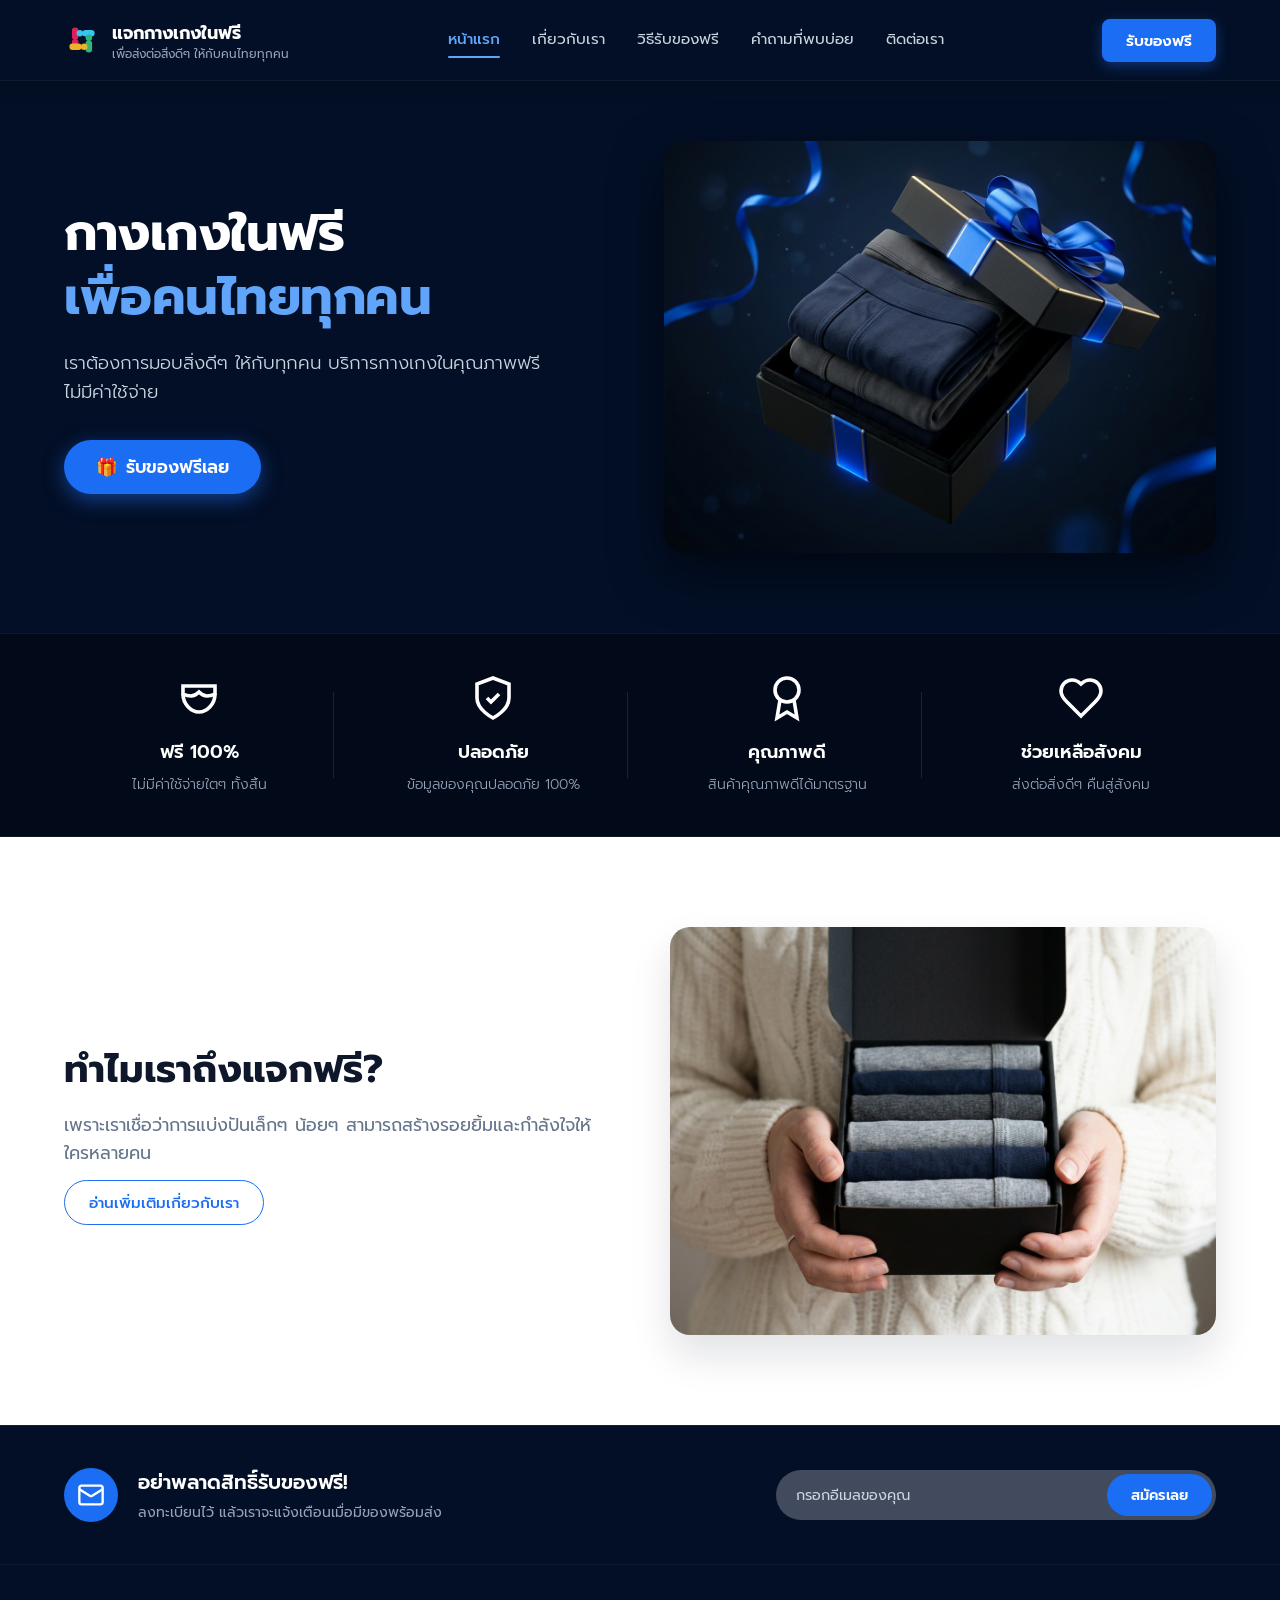
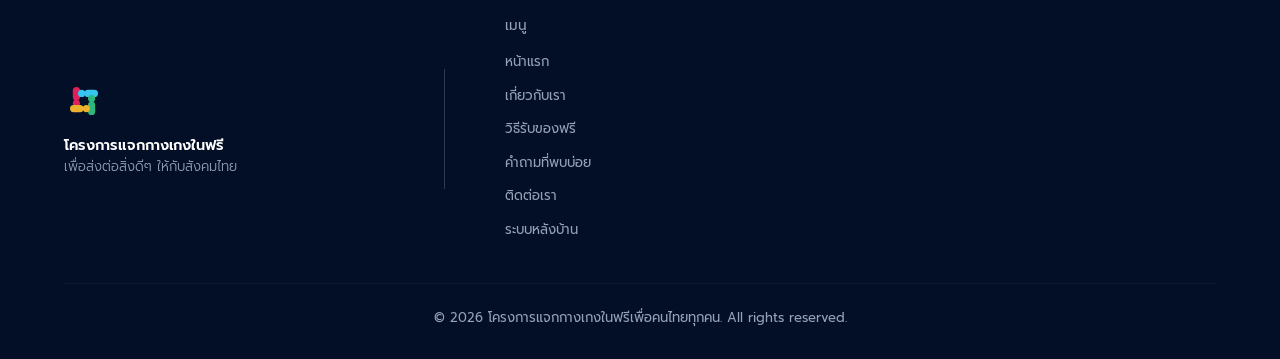
==== index.html @ c98acd66 "Add files via upload" ====
<!DOCTYPE html>
<html lang="th">
<head>
  <meta charset="UTF-8">
  <meta name="viewport" content="width=device-width, initial-scale=1.0">
  <title>หน้าแรก - โครงการแจกกางเกงในฟรี เพื่อคนไทยทุกคน</title>
  <meta name="description" content="โครงการแจกกางเกงในฟรี คุณภาพดี เพื่อส่งต่อสิ่งดีๆ ให้กับคนไทยทุกคน ไม่มีค่าใช้จ่ายใดๆ ทั้งสิ้น">
  <link rel="stylesheet" href="css/styles.css">
  <link rel="icon" href="images/logo.svg" type="image/svg+xml">
</head>
<body>

  <!-- ==========================================================================
       1. HEADER & NAVBAR
       ========================================================================== -->
  <header class="site-header">
    <div class="container navbar">
      <a href="index.html" class="brand-logo" id="brandLogo">
        <img src="images/logo.svg" alt="โลโก้โครงการ">
        <div>
          <span>แจกกางเกงในฟรี</span>
          <span class="brand-text-sub">เพื่อส่งต่อสิ่งดีๆ ให้กับคนไทยทุกคน</span>
        </div>
      </a>

      <!-- Desktop Navigation -->
      <ul class="nav-links">
        <li><a href="index.html" class="nav-link active">หน้าแรก</a></li>
        <li><a href="about.html" class="nav-link">เกี่ยวกับเรา</a></li>
        <li><a href="how-it-works.html" class="nav-link">วิธีรับของฟรี</a></li>
        <li><a href="faq.html" class="nav-link">คำถามที่พบบ่อย</a></li>
        <li><a href="contact.html" class="nav-link">ติดต่อเรา</a></li>
      </ul>

      <div class="nav-actions">
        <button class="btn-primary btn-claim-modal" id="headerClaimBtn">รับของฟรี</button>
      </div>

      <!-- Mobile Hamburger Toggle -->
      <button class="mobile-toggle" id="mobileToggle" aria-label="เปิดเมนู">&#9776;</button>
    </div>
  </header>

  <!-- Mobile Drawer Menu -->
  <div class="mobile-nav" id="mobileNav">
    <a href="index.html" class="nav-link active">หน้าแรก</a>
    <a href="about.html" class="nav-link">เกี่ยวกับเรา</a>
    <a href="how-it-works.html" class="nav-link">วิธีรับของฟรี</a>
    <a href="faq.html" class="nav-link">คำถามที่พบบ่อย</a>
    <a href="contact.html" class="nav-link">ติดต่อเรา</a>
    <a href="admin.html" class="nav-link">ระบบหลังบ้าน</a>
    <button class="btn-primary btn-claim-modal" style="width: 100%; margin-top: 16px;">รับของฟรี</button>
  </div>

  <!-- ==========================================================================
       2. HERO SECTION
       ========================================================================== -->
  <section class="hero-section">
    <div class="container hero-grid">
      <div class="hero-content">
        <h1 class="hero-title">
          กางเกงในฟรี<br>
          <span>เพื่อคนไทยทุกคน</span>
        </h1>
        <p class="hero-desc">
          เราต้องการมอบสิ่งดีๆ ให้กับทุกคน บริการกางเกงในคุณภาพฟรี ไม่มีค่าใช้จ่าย
        </p>
        <div class="hero-cta">
          <button class="btn-primary btn-hero btn-claim-modal" id="heroClaimBtn">
            <span>🎁</span> รับของฟรีเลย
          </button>
        </div>
      </div>
      <div class="hero-image-wrapper">
        <img src="images/hero-box.jpg" alt="กล่องกางเกงในฟรีคุณภาพดี">
      </div>
    </div>
  </section>

  <!-- ==========================================================================
       3. 4 FEATURE PILLARS BAR
       ========================================================================== -->
  <section class="features-bar">
    <div class="container features-grid">
      
      <!-- Pillar 1 -->
      <div class="feature-item">
        <svg class="feature-icon-svg" viewBox="0 0 24 24" fill="none" stroke="currentColor" stroke-width="1.8">
          <path d="M4 6h16v4s-2 1-4 1-4-2-4-2-2 2-4 2-4-1-4-1V6z"/>
          <path d="M4 10c0 5 4 9 8 9s8-4 8-9"/>
        </svg>
        <h3 class="feature-title">ฟรี 100%</h3>
        <p class="feature-text">ไม่มีค่าใช้จ่ายใตๆ ทั้งสิ้น</p>
      </div>

      <!-- Pillar 2 -->
      <div class="feature-item">
        <svg class="feature-icon-svg" viewBox="0 0 24 24" fill="none" stroke="currentColor" stroke-width="1.8">
          <path d="M12 22s8-4 8-10V5l-8-3-8 3v7c0 6 8 10 8 10z"/>
          <path d="m9 12 2 2 4-4"/>
        </svg>
        <h3 class="feature-title">ปลอดภัย</h3>
        <p class="feature-text">ข้อมูลของคุณปลอดภัย 100%</p>
      </div>

      <!-- Pillar 3 -->
      <div class="feature-item">
        <svg class="feature-icon-svg" viewBox="0 0 24 24" fill="none" stroke="currentColor" stroke-width="1.8">
          <circle cx="12" cy="8" r="6"/>
          <path d="M15.477 12.89 17 22l-5-3-5 3 1.523-9.11"/>
        </svg>
        <h3 class="feature-title">คุณภาพดี</h3>
        <p class="feature-text">สินค้าคุณภาพดีได้มาตรฐาน</p>
      </div>

      <!-- Pillar 4 -->
      <div class="feature-item">
        <svg class="feature-icon-svg" viewBox="0 0 24 24" fill="none" stroke="currentColor" stroke-width="1.8">
          <path d="M19 14c1.49-1.46 3-3.21 3-5.5A5.5 5.5 0 0 0 16.5 3c-1.76 0-3 .5-4.5 2-1.5-1.5-2.74-2-4.5-2A5.5 5.5 0 0 0 2 8.5c0 2.3 1.5 4.05 3 5.5l7 7Z"/>
        </svg>
        <h3 class="feature-title">ช่วยเหลือสังคม</h3>
        <p class="feature-text">ส่งต่อสิ่งดีๆ คืนสู่สังคม</p>
      </div>

    </div>
  </section>

  <!-- ==========================================================================
       4. ABOUT TEASER SECTION
       ========================================================================== -->
  <section class="about-teaser">
    <div class="container about-grid">
      <div class="about-teaser-content">
        <h2 class="section-title">ทำไมเราถึงแจกฟรี?</h2>
        <p class="section-subtitle">
          เพราะเราเชื่อว่าการแบ่งปันเล็กๆ น้อยๆ สามารถสร้างรอยยิ้มและกำลังใจให้ใครหลายคน
        </p>
        <a href="about.html" class="btn-secondary" id="readMoreBtn">อ่านเพิ่มเติมเกี่ยวกับเรา</a>
      </div>
      <div class="about-teaser-img">
        <img src="images/hands-box.jpg" alt="การมอบกล่องกางเกงในเพื่อสังคม">
      </div>
    </div>
  </section>

  <!-- ==========================================================================
       5. NEWSLETTER BANNER
       ========================================================================== -->
  <section class="newsletter-bar">
    <div class="container newsletter-flex">
      <div class="newsletter-info">
        <div class="newsletter-icon">
          <svg viewBox="0 0 24 24" fill="none" stroke="currentColor" stroke-width="2" width="28" height="28">
            <rect width="20" height="16" x="2" y="4" rx="2"/>
            <path d="m22 7-8.97 5.7a1.94 1.94 0 0 1-2.06 0L2 7"/>
          </svg>
        </div>
        <div class="newsletter-text">
          <h3>อย่าพลาดสิทธิ์รับของฟรี!</h3>
          <p>ลงทะเบียนไว้ แล้วเราจะแจ้งเตือนเมื่อมีของพร้อมส่ง</p>
        </div>
      </div>
      <form class="newsletter-form" id="homeNewsletterForm">
        <input type="email" class="newsletter-input" placeholder="กรอกอีเมลของคุณ" required>
        <button type="submit" class="newsletter-btn">สมัครเลย</button>
      </form>
    </div>
  </section>

  <!-- ==========================================================================
       6. GLOBAL FOOTER
       ========================================================================== -->
  <footer class="site-footer">
    <div class="container">
      <div class="footer-grid">
        <div class="footer-brand">
          <a href="index.html" class="brand-logo-stacked">
            <img src="images/logo.svg" alt="โลโก้โครงการ">
            <div class="brand-stacked-text">
              <span class="brand-main">โครงการแจกกางเกงในฟรี</span>
              <span class="brand-sub">เพื่อส่งต่อสิ่งดีๆ ให้กับสังคมไทย</span>
            </div>
          </a>
        </div>
        <div class="footer-divider"></div>
        <div class="footer-nav">
          <h4>เมนู</h4>
          <ul class="footer-links">
            <li><a href="index.html">หน้าแรก</a></li>
            <li><a href="about.html">เกี่ยวกับเรา</a></li>
            <li><a href="how-it-works.html">วิธีรับของฟรี</a></li>
            <li><a href="faq.html">คำถามที่พบบ่อย</a></li>
            <li><a href="contact.html">ติดต่อเรา</a></li>
            <li><a href="admin.html">ระบบหลังบ้าน</a></li>
          </ul>
        </div>
      </div>
      <div class="footer-bottom">
        <p>&copy; 2026 โครงการแจกกางเกงในฟรีเพื่อคนไทยทุกคน. All rights reserved.</p>
      </div>
    </div>
  </footer>

  <!-- ==========================================================================
       7. REGISTRATION MODAL
       ========================================================================== -->
  <div class="modal-backdrop" id="registrationModal">
    <div class="modal-card">
      <button class="modal-close" id="modalCloseBtn">&times;</button>
      <h3 class="modal-title">ลงทะเบียนรับของฟรี</h3>
      <p class="modal-subtitle">กรอกข้อมูลให้ครบถ้วนเพื่อยืนยันสิทธิ์ในการรับกางเกงในฟรี</p>

      <form id="claimForm">
        <div class="form-group">
          <label for="claimName">ชื่อ-นามสกุล *</label>
          <input type="text" id="claimName" class="form-control" placeholder="เช่น นายสมชาย ใจดี" required>
        </div>

        <div class="form-row">
          <div class="form-group">
            <label for="claimPhone">เบอร์โทรศัพท์ *</label>
            <input type="tel" id="claimPhone" class="form-control" placeholder="0812345678" required>
          </div>
          <div class="form-group">
            <label for="claimEmail">อีเมล (ถ้ามี)</label>
            <input type="email" id="claimEmail" class="form-control" placeholder="example@email.com">
          </div>
        </div>

        <div class="form-group">
          <label>เลือกไซส์กางเกงใน *</label>
          <div class="size-selector">
            <div class="size-option">
              <input type="radio" name="size" id="sizeS" value="S">
              <label for="sizeS">S</label>
            </div>
            <div class="size-option">
              <input type="radio" name="size" id="sizeM" value="M" checked>
              <label for="sizeM">M</label>
            </div>
            <div class="size-option">
              <input type="radio" name="size" id="sizeL" value="L">
              <label for="sizeL">L</label>
            </div>
            <div class="size-option">
              <input type="radio" name="size" id="sizeXL" value="XL">
              <label for="sizeXL">XL</label>
            </div>
            <div class="size-option">
              <input type="radio" name="size" id="size2XL" value="2XL">
              <label for="size2XL">2XL</label>
            </div>
          </div>
        </div>

        <div class="form-group">
          <label for="claimAddress">ที่อยู่สำหรับจัดส่ง *</label>
          <textarea id="claimAddress" class="form-control" placeholder="บ้านเลขที่, ถนน, แขวง/ตำบล, เขต/อำเภอ, จังหวัด, รหัสไปรษณีย์" required></textarea>
        </div>

        <button type="submit" class="btn-primary" style="width: 100%; margin-top: 12px; padding: 14px;">
          ยืนยันการลงทะเบียนรับของฟรี
        </button>
      </form>
    </div>
  </div>

  <script src="js/app.js"></script>
</body>
</html>
---- css/styles.css ----
/* ==========================================================================
   โครงการแจกกางเกงในฟรี เพื่อคนไทยทุกคน - Global Design System & Stylesheet
   ========================================================================== */

@import url('https://fonts.googleapis.com/css2?family=Prompt:ital,wght@0,300;0,400;0,500;0,600;0,700;1,400&display=swap');

:root {
  /* Brand Colors */
  --bg-navy-dark: #030F26;
  --bg-navy-card: #0A162D;
  --bg-navy-light: #071738;
  --bg-light-body: #F2F6FC;
  --bg-white: #FFFFFF;
  
  --primary-blue: #1B6EF3;
  --primary-blue-hover: #1257C9;
  --primary-blue-light: #EBF2FF;
  
  --accent-cyan: #36C5F0;
  --text-dark: #0F172A;
  --text-muted: #64748B;
  --text-light: #94A3B8;
  --text-white: #FFFFFF;
  
  --border-light: #E2E8F0;
  --border-dark: #1E293B;
  
  /* Shadows */
  --shadow-sm: 0 2px 8px rgba(3, 15, 38, 0.05);
  --shadow-md: 0 10px 25px rgba(3, 15, 38, 0.08);
  --shadow-lg: 0 20px 40px rgba(3, 15, 38, 0.12);
  --shadow-glow: 0 0 30px rgba(27, 110, 243, 0.35);
  
  /* Transitions & Border Radii */
  --radius-sm: 8px;
  --radius-md: 14px;
  --radius-lg: 20px;
  --radius-pill: 999px;
  
  --transition-fast: all 0.2s cubic-bezier(0.4, 0, 0.2, 1);
  --transition-normal: all 0.3s cubic-bezier(0.4, 0, 0.2, 1);
}

/* Reset & Base Setup */
*, *::before, *::after {
  box-sizing: border-box;
  margin: 0;
  padding: 0;
}

html {
  font-size: 16px;
  scroll-behavior: smooth;
}

body {
  font-family: 'Prompt', -apple-system, BlinkMacSystemFont, 'Segoe UI', Roboto, sans-serif;
  background-color: var(--bg-light-body);
  color: var(--text-dark);
  line-height: 1.6;
  min-height: 100vh;
  display: flex;
  flex-direction: column;
  overflow-x: hidden;
  -webkit-font-smoothing: antialiased;
}

a {
  color: inherit;
  text-decoration: none;
  transition: var(--transition-fast);
}

img {
  max-width: 100%;
  height: auto;
  display: block;
}

button, input, select, textarea {
  font-family: inherit;
  font-size: inherit;
}

.container {
  width: 100%;
  max-width: 1200px;
  margin: 0 auto;
  padding: 0 24px;
}

/* ==========================================================================
   NAVIGATION BAR (HEADER)
   ========================================================================== */
.site-header {
  background-color: var(--bg-navy-dark);
  position: sticky;
  top: 0;
  z-index: 100;
  border-bottom: 1px solid rgba(255, 255, 255, 0.05);
  box-shadow: 0 4px 20px rgba(0, 0, 0, 0.2);
}

.navbar {
  display: flex;
  align-items: center;
  justify-content: space-between;
  height: 80px;
}

.brand-logo {
  display: flex;
  align-items: center;
  gap: 12px;
  font-weight: 700;
  color: var(--text-white);
  font-size: 1.1rem;
}

.brand-logo img {
  width: 36px;
  height: 36px;
}

.brand-text-sub {
  font-size: 0.75rem;
  font-weight: 400;
  color: var(--text-light);
  display: block;
  line-height: 1.2;
}

.nav-links {
  display: flex;
  align-items: center;
  gap: 32px;
  list-style: none;
}

.nav-link {
  color: #CBD5E1;
  font-weight: 400;
  font-size: 0.95rem;
  padding: 6px 0;
  position: relative;
}

.nav-link:hover,
.nav-link.active {
  color: #60A5FA;
  font-weight: 500;
}

.nav-link.active::after {
  content: '';
  position: absolute;
  bottom: -2px;
  left: 0;
  width: 100%;
  height: 2px;
  background-color: #60A5FA;
  border-radius: 2px;
}

.nav-actions {
  display: flex;
  align-items: center;
  gap: 16px;
}

/* Primary Button */
.btn-primary {
  background-color: var(--primary-blue);
  color: var(--text-white);
  padding: 10px 24px;
  border-radius: var(--radius-sm);
  font-weight: 600;
  font-size: 0.95rem;
  border: none;
  cursor: pointer;
  display: inline-flex;
  align-items: center;
  justify-content: center;
  gap: 8px;
  box-shadow: 0 4px 14px rgba(27, 110, 243, 0.4);
  transition: var(--transition-fast);
}

.btn-primary:hover {
  background-color: var(--primary-blue-hover);
  transform: translateY(-2px);
  box-shadow: 0 6px 20px rgba(27, 110, 243, 0.5);
}

.btn-secondary {
  background-color: rgba(255, 255, 255, 0.1);
  color: var(--text-dark);
  padding: 10px 24px;
  border-radius: var(--radius-pill);
  font-weight: 500;
  font-size: 0.95rem;
  border: 1px solid var(--primary-blue);
  color: var(--primary-blue);
  cursor: pointer;
  transition: var(--transition-fast);
}

.btn-secondary:hover {
  background-color: var(--primary-blue-light);
  transform: translateY(-2px);
}

/* Hamburger Mobile Toggle */
.mobile-toggle {
  display: none;
  background: none;
  border: none;
  color: var(--text-white);
  font-size: 1.6rem;
  cursor: pointer;
  padding: 4px;
}

/* Mobile Drawer Navigation */
.mobile-nav {
  display: none;
  position: fixed;
  top: 80px;
  left: 0;
  width: 100%;
  height: calc(100vh - 80px);
  background-color: var(--bg-navy-dark);
  flex-direction: column;
  padding: 32px 24px;
  gap: 24px;
  z-index: 99;
  border-top: 1px solid rgba(255, 255, 255, 0.1);
  overflow-y: auto;
}

.mobile-nav.open {
  display: flex;
}

.mobile-nav .nav-link {
  font-size: 1.15rem;
  padding: 12px 0;
  border-bottom: 1px solid rgba(255, 255, 255, 0.05);
}

/* ==========================================================================
   HERO SECTION (HOME)
   ========================================================================== */
.hero-section {
  background-color: var(--bg-navy-dark);
  color: var(--text-white);
  padding: 60px 0 80px 0;
  position: relative;
  overflow: hidden;
}

.hero-grid {
  display: grid;
  grid-template-columns: 1fr 1fr;
  gap: 48px;
  align-items: center;
}

.hero-title {
  font-size: 3.2rem;
  font-weight: 700;
  line-height: 1.25;
  margin-bottom: 20px;
  letter-spacing: -0.5px;
}

.hero-title span {
  color: #60A5FA;
}

.hero-desc {
  font-size: 1.15rem;
  color: #CBD5E1;
  margin-bottom: 32px;
  font-weight: 300;
  max-width: 480px;
}

.hero-cta {
  display: flex;
  align-items: center;
  gap: 16px;
}

.btn-hero {
  padding: 14px 32px;
  font-size: 1.1rem;
  border-radius: var(--radius-pill);
  background: var(--primary-blue);
  box-shadow: 0 6px 20px rgba(27, 110, 243, 0.5);
}

.hero-image-wrapper {
  position: relative;
  display: flex;
  justify-content: center;
}

.hero-image-wrapper img {
  border-radius: var(--radius-lg);
  box-shadow: 0 20px 50px rgba(0, 0, 0, 0.5);
  transition: transform 0.4s ease;
  object-fit: cover;
  max-height: 480px;
  width: 100%;
}

.hero-image-wrapper:hover img {
  transform: scale(1.02);
}

/* ==========================================================================
   4 FEATURE PILLARS BAR
   ========================================================================== */
.features-bar {
  background-color: #020919;
  border-top: 1px solid rgba(255, 255, 255, 0.05);
  border-bottom: 1px solid rgba(255, 255, 255, 0.05);
  padding: 40px 0;
  color: var(--text-white);
}

.features-grid {
  display: grid;
  grid-template-columns: repeat(4, 1fr);
  gap: 24px;
}

.feature-item {
  display: flex;
  flex-direction: column;
  align-items: center;
  text-align: center;
  position: relative;
  padding: 0 16px;
}

.feature-item:not(:last-child)::after {
  content: '';
  position: absolute;
  right: 0;
  top: 15%;
  height: 70%;
  width: 1px;
  background-color: rgba(255, 255, 255, 0.1);
}

.feature-icon-svg {
  width: 48px;
  height: 48px;
  margin-bottom: 16px;
  color: var(--text-white);
}

.feature-title {
  font-size: 1.15rem;
  font-weight: 600;
  margin-bottom: 6px;
}

.feature-text {
  font-size: 0.88rem;
  color: var(--text-light);
  font-weight: 300;
}

/* ==========================================================================
   ABOUT TEASER SECTION (HOME) & ABOUT PAGE
   ========================================================================== */
.about-teaser {
  padding: 90px 0;
  background-color: #FFFFFF;
}

.about-grid {
  display: grid;
  grid-template-columns: 1fr 1fr;
  gap: 60px;
  align-items: center;
}

.section-title {
  font-size: 2.4rem;
  font-weight: 700;
  color: var(--text-dark);
  margin-bottom: 16px;
  line-height: 1.3;
}

.section-subtitle {
  font-size: 1.1rem;
  color: var(--text-muted);
  margin-bottom: 24px;
  font-weight: 400;
}

.about-teaser-img img {
  border-radius: var(--radius-lg);
  box-shadow: var(--shadow-lg);
  object-fit: cover;
  width: 100%;
  max-height: 420px;
}

/* ==========================================================================
   ABOUT US PAGE SPECIFIC STYLES
   ========================================================================== */
.page-header {
  background-color: var(--bg-navy-dark);
  color: var(--text-white);
  padding: 60px 0;
  position: relative;
}

.about-hero-grid {
  display: grid;
  grid-template-columns: 1.2fr 0.8fr;
  gap: 40px;
  align-items: center;
}

.about-hero-img img {
  border-radius: var(--radius-lg);
  box-shadow: 0 15px 35px rgba(0, 0, 0, 0.3);
}

.about-cards-section {
  padding: 80px 0;
}

.about-cards-stack {
  display: flex;
  flex-direction: column;
  gap: 24px;
}

.about-card {
  background: var(--bg-white);
  border-radius: var(--radius-md);
  padding: 32px 40px;
  display: flex;
  align-items: flex-start;
  gap: 28px;
  box-shadow: var(--shadow-sm);
  transition: var(--transition-normal);
  border: 1px solid var(--border-light);
}

.about-card:hover {
  transform: translateY(-4px);
  box-shadow: var(--shadow-md);
}

.about-card-icon {
  width: 64px;
  height: 64px;
  border-radius: 50%;
  background-color: var(--primary-blue-light);
  color: var(--primary-blue);
  display: flex;
  align-items: center;
  justify-content: center;
  flex-shrink: 0;
}

.about-card-icon svg {
  width: 32px;
  height: 32px;
}

.about-card-content h3 {
  font-size: 1.35rem;
  font-weight: 600;
  color: var(--text-dark);
  margin-bottom: 8px;
}

.about-card-content p {
  color: var(--text-muted);
  font-size: 0.98rem;
  line-height: 1.6;
}

.about-card-content .btn-secondary {
  background-color: #EBF2FF;
  color: var(--primary-blue);
  padding: 10px 28px;
  border-radius: var(--radius-pill);
  font-weight: 500;
  font-size: 0.95rem;
  border: 1px solid #B4D3FE;
  cursor: pointer;
  display: inline-block;
  text-decoration: none;
  transition: var(--transition-fast);
}

.btn-secondary:hover {
  background-color: #DBEAFE;
  transform: translateY(-2px);
}

/* ==========================================================================
   HOW TO GET FREE PAGE (วิธีรับของฟรี)
   ========================================================================== */
.steps-section {
  padding: 80px 0;
}

.steps-list {
  display: flex;
  flex-direction: column;
  gap: 24px;
  margin-top: 40px;
}

.step-card {
  background: var(--bg-white);
  border-radius: var(--radius-md);
  padding: 36px 40px;
  display: flex;
  align-items: center;
  gap: 32px;
  box-shadow: var(--shadow-sm);
  border: 1px solid var(--border-light);
  transition: var(--transition-normal);
}

.step-card:hover {
  box-shadow: var(--shadow-md);
  transform: translateX(6px);
}

.step-number {
  width: 72px;
  height: 72px;
  border-radius: 50%;
  background-color: var(--primary-blue);
  color: var(--text-white);
  font-size: 2.2rem;
  font-weight: 700;
  display: flex;
  align-items: center;
  justify-content: center;
  flex-shrink: 0;
  box-shadow: 0 6px 16px rgba(27, 110, 243, 0.3);
}

.step-info h3 {
  font-size: 1.4rem;
  font-weight: 600;
  color: var(--text-dark);
  margin-bottom: 6px;
}

.step-info p {
  color: var(--text-muted);
  font-size: 1rem;
}

/* ==========================================================================
   FAQ PAGE (คำถามที่พบบ่อย)
   ========================================================================== */
.faq-section {
  padding: 80px 0;
}

.faq-list {
  display: flex;
  flex-direction: column;
  gap: 16px;
  max-width: 960px;
  margin: 40px auto 0 auto;
}

.faq-item {
  background: var(--bg-white);
  border-radius: var(--radius-md);
  border: 1px solid var(--border-light);
  overflow: hidden;
  box-shadow: var(--shadow-sm);
  transition: var(--transition-fast);
}

.faq-header {
  padding: 24px 32px;
  display: flex;
  align-items: center;
  justify-content: space-between;
  cursor: pointer;
  font-weight: 600;
  font-size: 1.15rem;
  color: var(--text-dark);
  user-select: none;
}

.faq-header:hover {
  background-color: #F8FAFC;
}

.faq-icon {
  width: 24px;
  height: 24px;
  transition: transform 0.3s ease;
  color: var(--text-muted);
}

.faq-item.active .faq-icon {
  transform: rotate(180deg);
  color: var(--primary-blue);
}

.faq-content {
  max-height: 0;
  overflow: hidden;
  transition: max-height 0.35s cubic-bezier(0.4, 0, 0.2, 1), padding 0.35s ease;
  padding: 0 32px;
  color: var(--text-muted);
  font-size: 0.98rem;
  line-height: 1.7;
}

.faq-item.active .faq-content {
  padding: 0 32px 24px 32px;
}

/* ==========================================================================
   CONTACT PAGE (ติดต่อเรา)
   ========================================================================== */
.contact-section {
  padding: 80px 0;
}

.contact-grid {
  display: grid;
  grid-template-columns: 0.9fr 1.1fr;
  gap: 40px;
  margin-top: 40px;
}

.contact-info-card {
  background: var(--bg-white);
  border-radius: var(--radius-lg);
  padding: 40px;
  border: 1px solid var(--border-light);
  box-shadow: var(--shadow-sm);
  display: flex;
  flex-direction: column;
  gap: 32px;
}

.contact-info-item {
  display: flex;
  align-items: flex-start;
  gap: 20px;
}

.contact-icon-wrapper {
  width: 48px;
  height: 48px;
  border-radius: 50%;
  border: 2px solid var(--text-dark);
  display: flex;
  align-items: center;
  justify-content: center;
  flex-shrink: 0;
  color: var(--text-dark);
}

.contact-icon-wrapper svg {
  width: 22px;
  height: 22px;
}

.contact-detail label {
  font-size: 1.1rem;
  font-weight: 600;
  display: block;
  color: var(--text-dark);
  margin-bottom: 2px;
}

.contact-detail p {
  color: var(--text-muted);
  font-size: 0.95rem;
}

.contact-form-card {
  background: var(--bg-white);
  border-radius: var(--radius-lg);
  padding: 40px;
  border: 1px solid var(--border-light);
  box-shadow: var(--shadow-sm);
}

.contact-form-card h3 {
  font-size: 1.4rem;
  font-weight: 600;
  margin-bottom: 24px;
  color: var(--text-dark);
}

.form-group {
  margin-bottom: 20px;
}

.form-group label {
  display: block;
  font-size: 0.9rem;
  font-weight: 500;
  color: var(--text-dark);
  margin-bottom: 8px;
}

.form-control {
  width: 100%;
  padding: 12px 18px;
  border-radius: var(--radius-sm);
  border: 1px solid var(--border-light);
  background-color: #FAFAFA;
  color: var(--text-dark);
  font-size: 0.95rem;
  outline: none;
  transition: var(--transition-fast);
}

.form-control:focus {
  border-color: var(--primary-blue);
  background-color: var(--bg-white);
  box-shadow: 0 0 0 3px rgba(27, 110, 243, 0.15);
}

.form-control.error {
  border-color: #EF4444;
  background-color: #FEF2F2;
}

.error-text {
  font-size: 0.8rem;
  color: #EF4444;
  margin-top: 4px;
  display: none;
}

.form-control.error + .error-text {
  display: block;
}

textarea.form-control {
  resize: vertical;
  min-height: 120px;
}

.contact-bottom-banner {
  margin-top: 60px;
  border-radius: var(--radius-lg);
  overflow: hidden;
}

/* ==========================================================================
   NEWSLETTER BANNER & GLOBAL FOOTER
   ========================================================================== */
.newsletter-bar {
  background-color: var(--bg-navy-dark);
  color: var(--text-white);
  padding: 40px 0;
  border-top: 1px solid rgba(255, 255, 255, 0.08);
}

.newsletter-flex {
  display: flex;
  align-items: center;
  justify-content: space-between;
  gap: 32px;
}

.newsletter-info {
  display: flex;
  align-items: center;
  gap: 20px;
}

.newsletter-icon {
  width: 54px;
  height: 54px;
  border-radius: 50%;
  background-color: var(--primary-blue);
  display: flex;
  align-items: center;
  justify-content: center;
  flex-shrink: 0;
}

.newsletter-icon svg {
  width: 28px;
  height: 28px;
}

.newsletter-text h3 {
  font-size: 1.25rem;
  font-weight: 600;
  margin-bottom: 4px;
}

.newsletter-text p {
  font-size: 0.88rem;
  color: var(--text-light);
}

.newsletter-form {
  display: flex;
  align-items: center;
  background: rgba(255, 255, 255, 0.25);
  border-radius: var(--radius-pill);
  padding: 4px 4px 4px 20px;
  width: 100%;
  max-width: 440px;
}

.newsletter-input {
  border: none;
  background: transparent;
  color: var(--text-white);
  width: 100%;
  font-size: 0.9rem;
  outline: none;
}

.newsletter-input::placeholder {
  color: #CBD5E1;
}

.newsletter-btn {
  background-color: var(--primary-blue);
  color: var(--text-white);
  border: none;
  padding: 10px 24px;
  border-radius: var(--radius-pill);
  font-weight: 600;
  font-size: 0.9rem;
  cursor: pointer;
  flex-shrink: 0;
  transition: var(--transition-fast);
}

.newsletter-btn:hover {
  background-color: var(--primary-blue-hover);
}

.site-footer {
  background-color: #030F26;
  color: var(--text-light);
  padding: 50px 0 30px 0;
  border-top: 1px solid rgba(255, 255, 255, 0.05);
}

.footer-grid {
  display: flex;
  align-items: center;
  justify-content: flex-start;
  gap: 60px;
  width: 100%;
  max-width: 1200px;
  margin: 0 auto;
  padding-bottom: 40px;
  border-bottom: 1px solid rgba(255, 255, 255, 0.05);
}

.footer-brand {
  display: flex;
  flex-direction: column;
  align-items: flex-start;
  width: 320px;
  flex-shrink: 0;
}

.brand-logo-stacked {
  display: flex;
  flex-direction: column;
  align-items: flex-start;
  gap: 14px;
  text-decoration: none;
}

.brand-logo-stacked img {
  width: 40px;
  height: 40px;
}

.brand-stacked-text {
  display: flex;
  flex-direction: column;
  gap: 3px;
  line-height: 1.4;
}

.brand-stacked-text .brand-main {
  font-weight: 600;
  color: var(--text-white);
  font-size: 0.9rem;
}

.brand-stacked-text .brand-sub {
  color: #94A3B8;
  font-size: 0.82rem;
  font-weight: 300;
}

.footer-divider {
  width: 1px;
  height: 120px;
  background-color: rgba(255, 255, 255, 0.18);
  flex-shrink: 0;
}

.footer-nav {
  display: flex;
  flex-direction: column;
  align-items: flex-start;
  min-width: 160px;
}

.footer-nav h4 {
  color: #94A3B8;
  font-size: 0.85rem;
  font-weight: 400;
  margin-bottom: 12px;
}

.footer-links {
  list-style: none;
  display: flex;
  flex-direction: column;
  gap: 8px;
}

.footer-links a {
  color: #94A3B8;
  font-size: 0.82rem;
  transition: var(--transition-fast);
}

.footer-links a.active,
.footer-links a:hover {
  color: #3B82F6;
  font-weight: 500;
}

.footer-bottom {
  padding-top: 24px;
  display: flex;
  align-items: center;
  justify-content: center;
  text-align: center;
  font-size: 0.82rem;
  color: var(--text-light);
}

/* ==========================================================================
   REGISTRATION MODAL (รับของฟรี MODAL)
   ========================================================================== */
.modal-backdrop {
  display: none;
  position: fixed;
  top: 0;
  left: 0;
  width: 100%;
  height: 100%;
  background-color: rgba(3, 15, 38, 0.75);
  backdrop-filter: blur(6px);
  z-index: 1000;
  align-items: center;
  justify-content: center;
  padding: 20px;
}

.modal-backdrop.active {
  display: flex;
}

.modal-card {
  background: var(--bg-white);
  border-radius: var(--radius-lg);
  width: 100%;
  max-width: 560px;
  padding: 36px;
  position: relative;
  box-shadow: 0 25px 50px -12px rgba(0, 0, 0, 0.25);
  animation: modalPop 0.3s cubic-bezier(0.34, 1.56, 0.64, 1);
  max-height: 90vh;
  overflow-y: auto;
}

@keyframes modalPop {
  from {
    opacity: 0;
    transform: scale(0.9) translateY(20px);
  }
  to {
    opacity: 1;
    transform: scale(1) translateY(0);
  }
}

.modal-close {
  position: absolute;
  top: 20px;
  right: 20px;
  background: #F1F5F9;
  border: none;
  width: 36px;
  height: 36px;
  border-radius: 50%;
  font-size: 1.2rem;
  cursor: pointer;
  display: flex;
  align-items: center;
  justify-content: center;
  color: var(--text-muted);
  transition: var(--transition-fast);
}

.modal-close:hover {
  background-color: #E2E8F0;
  color: var(--text-dark);
}

.modal-title {
  font-size: 1.6rem;
  font-weight: 700;
  color: var(--text-dark);
  margin-bottom: 6px;
}

.modal-subtitle {
  font-size: 0.92rem;
  color: var(--text-muted);
  margin-bottom: 24px;
}

.form-row {
  display: grid;
  grid-template-columns: 1fr 1fr;
  gap: 16px;
}

.size-selector {
  display: flex;
  gap: 10px;
  margin-top: 6px;
}

.size-option {
  flex: 1;
  text-align: center;
}

.size-option input {
  display: none;
}

.size-option label {
  display: block;
  padding: 8px 0;
  border: 1px solid var(--border-light);
  border-radius: var(--radius-sm);
  background-color: #FAFAFA;
  cursor: pointer;
  font-weight: 600;
  font-size: 0.9rem;
  color: var(--text-dark);
  transition: var(--transition-fast);
}

.size-option input:checked + label {
  background-color: var(--primary-blue);
  color: var(--text-white);
  border-color: var(--primary-blue);
  box-shadow: 0 4px 10px rgba(27, 110, 243, 0.3);
}

/* ==========================================================================
   TOAST NOTIFICATION SYSTEM
   ========================================================================== */
.toast-container {
  position: fixed;
  bottom: 30px;
  right: 30px;
  z-index: 2000;
  display: flex;
  flex-direction: column;
  gap: 12px;
}

.toast {
  background: var(--bg-navy-dark);
  color: var(--text-white);
  padding: 16px 24px;
  border-radius: var(--radius-md);
  box-shadow: 0 10px 30px rgba(0, 0, 0, 0.3);
  display: flex;
  align-items: center;
  gap: 14px;
  border-left: 4px solid var(--primary-blue);
  animation: slideInRight 0.3s ease;
  max-width: 380px;
}

.toast.success {
  border-left-color: #10B981;
}

.toast.error {
  border-left-color: #EF4444;
}

@keyframes slideInRight {
  from {
    opacity: 0;
    transform: translateX(100px);
  }
  to {
    opacity: 1;
    transform: translateX(0);
  }
}

/* ==========================================================================
   RESPONSIVE DESIGN (DESKTOP & MOBILE)
   ========================================================================== */
@media (max-width: 992px) {
  .hero-grid,
  .about-grid,
  .about-hero-grid,
  .contact-grid {
    grid-template-columns: 1fr;
    gap: 40px;
  }

  .hero-title {
    font-size: 2.5rem;
  }

  .features-grid {
    grid-template-columns: repeat(2, 1fr);
    gap: 32px;
  }

  .feature-item:nth-child(2)::after {
    display: none;
  }

  .newsletter-flex {
    flex-direction: column;
    align-items: flex-start;
  }

  .newsletter-form {
    max-width: 100%;
  }

  .footer-grid {
    grid-template-columns: 1fr;
  }
}

@media (max-width: 768px) {
  .nav-links, .nav-actions {
    display: none;
  }

  .mobile-toggle {
    display: block;
  }

  .hero-title {
    font-size: 2.1rem;
  }

  .features-grid {
    grid-template-columns: 1fr;
    gap: 28px;
  }

  .feature-item::after {
    display: none !important;
  }

  .step-card {
    flex-direction: column;
    text-align: center;
    padding: 28px 20px;
  }

  .about-card {
    flex-direction: column;
    text-align: center;
    align-items: center;
    padding: 24px 20px;
  }

  .form-row {
    grid-template-columns: 1fr;
  }
}

/* ==========================================================================
   ADMIN BACKEND DASHBOARD STYLES
   ========================================================================== */
.admin-link-subtle {
  color: rgba(255, 255, 255, 0.25);
  font-size: 0.78rem;
  margin-left: 10px;
  text-decoration: none;
  transition: var(--transition-fast);
}

.admin-link-subtle:hover {
  color: #60A5FA;
}

.admin-login-screen {
  position: fixed;
  top: 0;
  left: 0;
  width: 100vw;
  height: 100vh;
  background-color: var(--bg-navy-dark);
  z-index: 2000;
  display: flex;
  align-items: center;
  justify-content: center;
  padding: 20px;
}

.admin-login-box {
  background: #FFFFFF;
  border-radius: var(--radius-lg);
  padding: 40px;
  width: 100%;
  max-width: 440px;
  box-shadow: 0 20px 40px rgba(0, 0, 0, 0.4);
}

.admin-topbar {
  background: var(--bg-navy-dark);
  color: var(--text-white);
  padding: 16px 0;
  border-bottom: 1px solid rgba(255, 255, 255, 0.1);
}

.admin-topbar-flex {
  display: flex;
  align-items: center;
  justify-content: space-between;
}

.admin-badge {
  background: rgba(59, 130, 246, 0.2);
  color: #60A5FA;
  padding: 4px 12px;
  border-radius: var(--radius-pill);
  font-size: 0.8rem;
  font-weight: 500;
}

.admin-stats-grid {
  display: grid;
  grid-template-columns: repeat(4, 1fr);
  gap: 20px;
  margin: 32px 0;
}

.stat-card {
  background: var(--bg-white);
  border-radius: var(--radius-md);
  padding: 24px;
  border: 1px solid var(--border-light);
  box-shadow: var(--shadow-sm);
}

.stat-card-title {
  font-size: 0.88rem;
  color: var(--text-muted);
  font-weight: 500;
  margin-bottom: 8px;
}

.stat-card-value {
  font-size: 2.2rem;
  font-weight: 700;
  color: var(--text-dark);
}

.admin-tabs {
  display: flex;
  gap: 12px;
  border-bottom: 2px solid var(--border-light);
  margin-bottom: 28px;
}

.admin-tab-btn {
  background: none;
  border: none;
  padding: 12px 20px;
  font-weight: 600;
  font-size: 0.95rem;
  color: var(--text-muted);
  cursor: pointer;
  border-bottom: 3px solid transparent;
  margin-bottom: -2px;
  transition: var(--transition-fast);
}

.admin-tab-btn.active {
  color: var(--primary-blue);
  border-bottom-color: var(--primary-blue);
}

.admin-controls {
  display: flex;
  align-items: center;
  justify-content: space-between;
  gap: 16px;
  margin-bottom: 20px;
  flex-wrap: wrap;
}

.admin-filters {
  display: flex;
  align-items: center;
  gap: 12px;
}

.admin-table-card {
  background: var(--bg-white);
  border-radius: var(--radius-md);
  border: 1px solid var(--border-light);
  box-shadow: var(--shadow-sm);
  overflow-x: auto;
}

.admin-table {
  width: 100%;
  border-collapse: collapse;
  text-align: left;
  font-size: 0.92rem;
}

.admin-table th {
  background: #F8FAFC;
  padding: 14px 18px;
  color: var(--text-dark);
  font-weight: 600;
  border-bottom: 1px solid var(--border-light);
  white-space: nowrap;
}

.admin-table td {
  padding: 14px 18px;
  border-bottom: 1px solid var(--border-light);
  vertical-align: middle;
}

.admin-table tbody tr:hover {
  background-color: #F8FAFC;
}

.status-badge {
  padding: 4px 10px;
  border-radius: var(--radius-pill);
  font-size: 0.8rem;
  font-weight: 600;
  display: inline-block;
}

.status-badge.status-pending {
  background-color: #FEF3C7;
  color: #D97706;
}

.status-badge.status-approved {
  background-color: #DBEAFE;
  color: #2563EB;
}

.status-badge.status-shipped {
  background-color: #D1FAE5;
  color: #059669;
}

.status-badge.status-cancelled {
  background-color: #FEE2E2;
  color: #DC2626;
}

.size-badge {
  background: #F1F5F9;
  color: var(--text-dark);
  padding: 2px 8px;
  border-radius: 4px;
  font-weight: 700;
  font-size: 0.82rem;
}

.status-select {
  padding: 6px 10px;
  border-radius: 6px;
  border: 1px solid var(--border-light);
  font-size: 0.82rem;
  background-color: #FFFFFF;
  cursor: pointer;
}

.btn-delete-icon {
  background: #FEE2E2;
  color: #DC2626;
  border: none;
  width: 28px;
  height: 28px;
  border-radius: 50%;
  cursor: pointer;
  font-size: 1rem;
  line-height: 1;
  display: inline-flex;
  align-items: center;
  justify-content: center;
  transition: var(--transition-fast);
}

.btn-delete-icon:hover {
  background: #FCA5A5;
}

.action-btn-group {
  display: flex;
  align-items: center;
  gap: 8px;
}
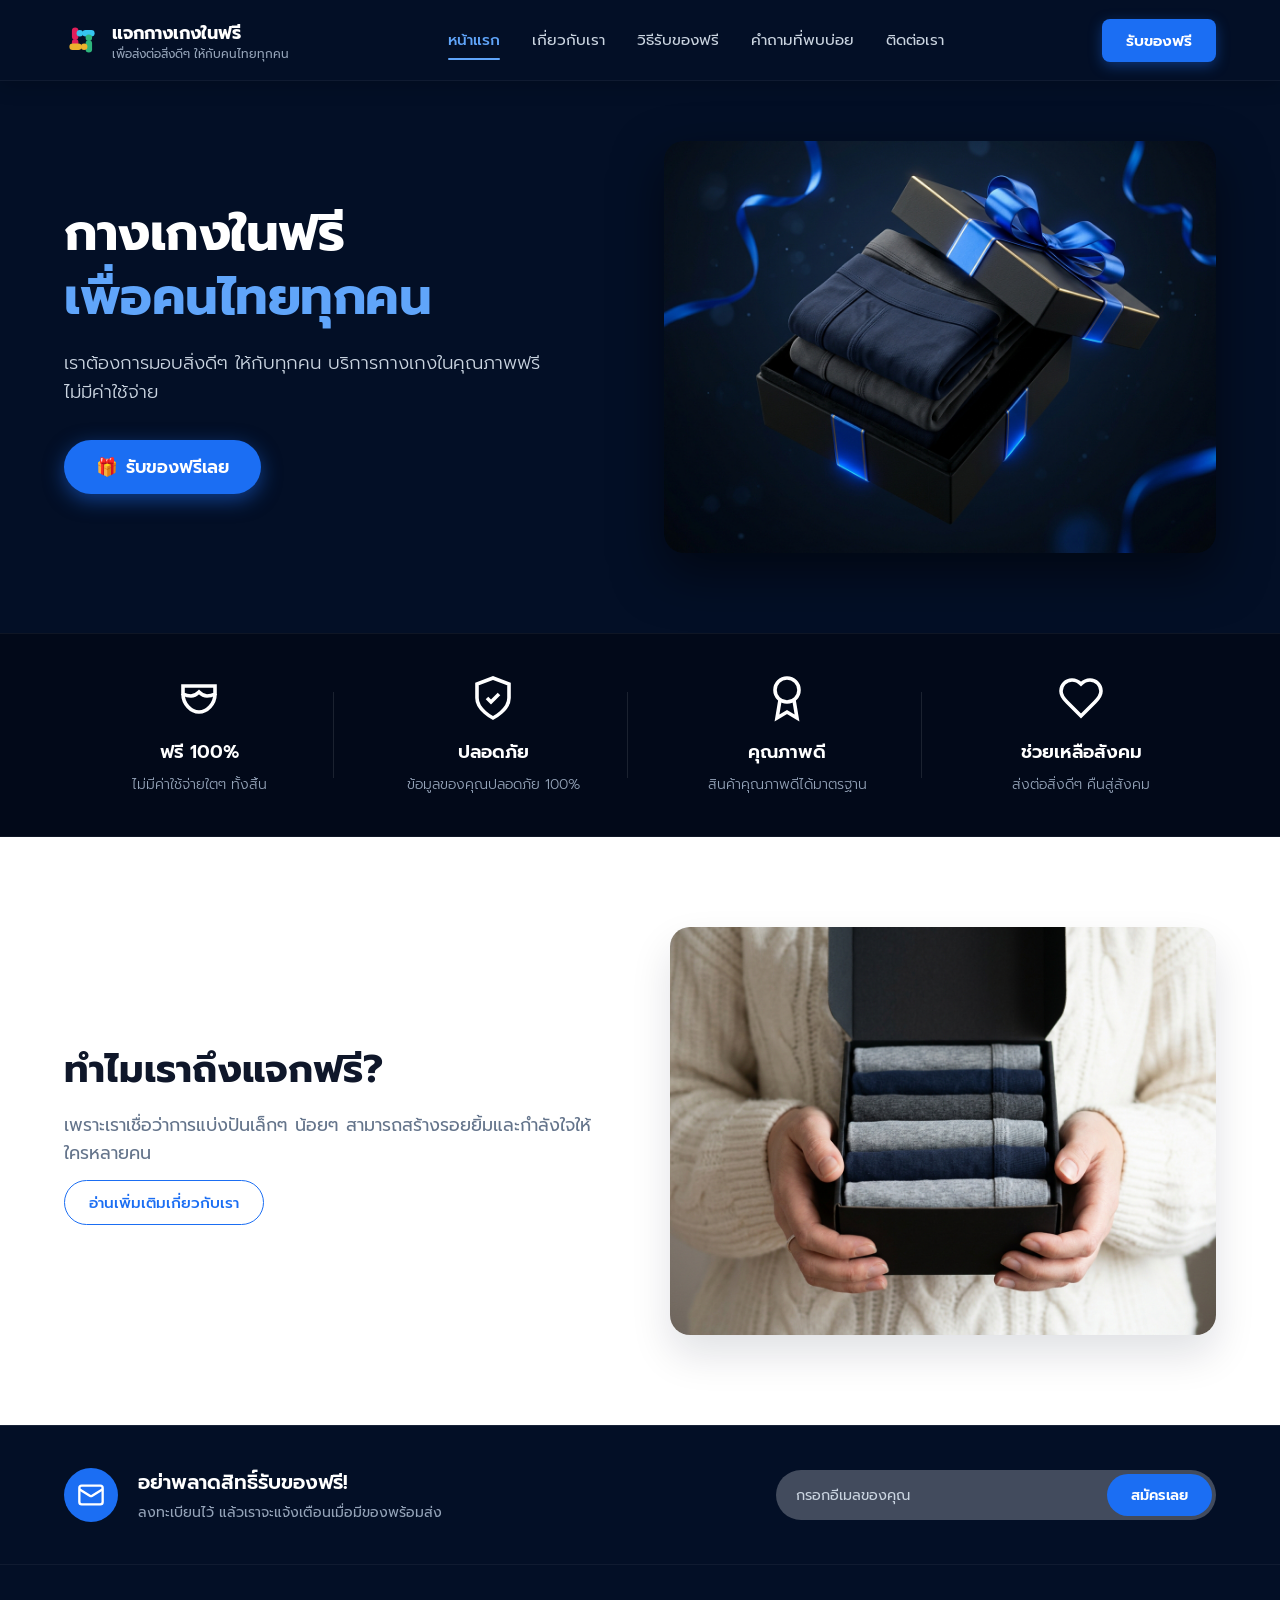
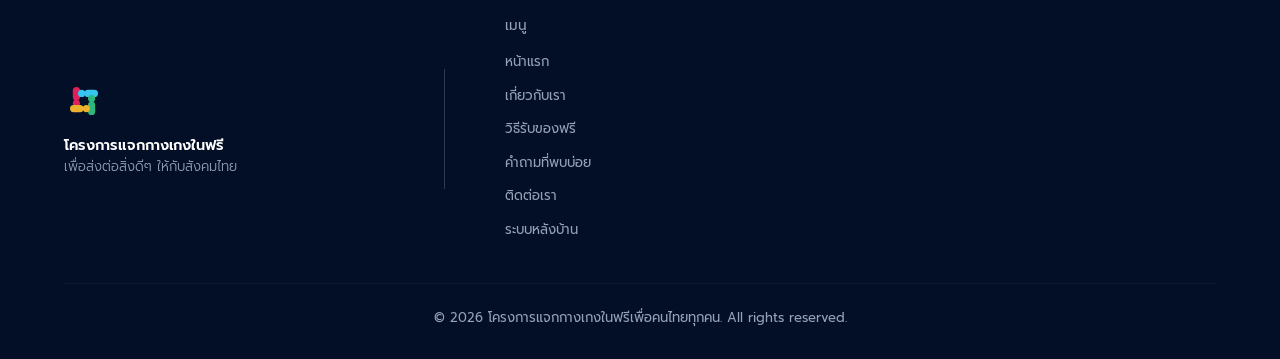
==== commit 72177170: "Update index.html" ====
--- a/index.html
+++ b/index.html
@@ -25,11 +25,11 @@
 
       <!-- Desktop Navigation -->
       <ul class="nav-links">
-        <li><a href="index.html" class="nav-link active">หน้าแรก</a></li>
-        <li><a href="about.html" class="nav-link">เกี่ยวกับเรา</a></li>
-        <li><a href="how-it-works.html" class="nav-link">วิธีรับของฟรี</a></li>
-        <li><a href="faq.html" class="nav-link">คำถามที่พบบ่อย</a></li>
-        <li><a href="contact.html" class="nav-link">ติดต่อเรา</a></li>
+        <a href="index.html" class="nav-link active">หน้าแรก</a>
+        <a href="about.html" class="nav-link">เกี่ยวกับเรา</a></li>
+        <a href="how-it-works.html" class="nav-link">วิธีรับของฟรี</a>
+        <a href="faq.html" class="nav-link">คำถามที่พบบ่อย</a>
+        <a href="contact.html" class="nav-link">ติดต่อเรา</a>
       </ul>
 
       <div class="nav-actions">
--- a/css/styles.css
+++ b/css/styles.css
@@ -862,6 +862,7 @@
   color: var(--text-light);
   padding: 50px 0 30px 0;
   border-top: 1px solid rgba(255, 255, 255, 0.05);
+  overflow: hidden;
 }
 
 .footer-grid {
@@ -880,8 +881,8 @@
   display: flex;
   flex-direction: column;
   align-items: flex-start;
-  width: 320px;
-  flex-shrink: 0;
+  max-width: 320px;
+  width: 100%;
 }
 
 .brand-logo-stacked {
@@ -927,7 +928,8 @@
   display: flex;
   flex-direction: column;
   align-items: flex-start;
-  min-width: 160px;
+  max-width: 200px;
+  width: 100%;
 }
 
 .footer-nav h4 {
@@ -1136,8 +1138,16 @@
 }
 
 /* ==========================================================================
-   RESPONSIVE DESIGN (DESKTOP & MOBILE)
+   RESPONSIVE DESIGN (ALL DEVICES: DESKTOP, LAPTOP, TABLET & MOBILE)
    ========================================================================== */
+@media (max-width: 1200px) {
+  .container {
+    max-width: 100%;
+    padding-left: 24px;
+    padding-right: 24px;
+  }
+}
+
 @media (max-width: 992px) {
   .hero-grid,
   .about-grid,
@@ -1148,29 +1158,55 @@
   }
 
   .hero-title {
-    font-size: 2.5rem;
+    font-size: 2.3rem;
   }
 
   .features-grid {
     grid-template-columns: repeat(2, 1fr);
-    gap: 32px;
-  }
-
-  .feature-item:nth-child(2)::after {
-    display: none;
+    gap: 28px;
+  }
+
+  .feature-item::after {
+    display: none !important;
   }
 
   .newsletter-flex {
     flex-direction: column;
     align-items: flex-start;
+    gap: 20px;
   }
 
   .newsletter-form {
     max-width: 100%;
+    width: 100%;
   }
 
   .footer-grid {
-    grid-template-columns: 1fr;
+    flex-direction: column;
+    align-items: flex-start;
+    gap: 24px;
+    width: 100%;
+  }
+
+  .footer-brand {
+    width: 100%;
+    max-width: 100%;
+  }
+
+  .footer-divider {
+    width: 100%;
+    height: 1px;
+    margin: 4px 0;
+  }
+
+  .footer-nav {
+    width: 100%;
+    max-width: 100%;
+    min-width: 0;
+  }
+
+  .admin-stats-grid {
+    grid-template-columns: repeat(2, 1fr);
   }
 }
 
@@ -1184,22 +1220,23 @@
   }
 
   .hero-title {
-    font-size: 2.1rem;
+    font-size: 1.9rem;
+    line-height: 1.25;
+  }
+
+  .hero-subtitle {
+    font-size: 1rem;
   }
 
   .features-grid {
     grid-template-columns: 1fr;
-    gap: 28px;
-  }
-
-  .feature-item::after {
-    display: none !important;
+    gap: 24px;
   }
 
   .step-card {
     flex-direction: column;
     text-align: center;
-    padding: 28px 20px;
+    padding: 24px 20px;
   }
 
   .about-card {
@@ -1211,6 +1248,66 @@
 
   .form-row {
     grid-template-columns: 1fr;
+  }
+
+  .admin-controls {
+    flex-direction: column;
+    align-items: stretch;
+  }
+
+  .admin-filters {
+    flex-wrap: wrap;
+  }
+
+  .modal-card {
+    padding: 24px 20px;
+    border-radius: var(--radius-md);
+  }
+}
+
+@media (max-width: 480px) {
+  .hero-title {
+    font-size: 1.65rem;
+  }
+
+  .btn-primary, .btn-secondary {
+    width: 100%;
+    text-align: center;
+  }
+
+  .admin-stats-grid {
+    grid-template-columns: 1fr;
+  }
+
+  .newsletter-info {
+    flex-direction: column;
+    align-items: flex-start;
+    gap: 12px;
+  }
+
+  .newsletter-form {
+    flex-direction: column;
+    background: transparent;
+    padding: 0;
+    gap: 10px;
+  }
+
+  .newsletter-input {
+    background: rgba(255, 255, 255, 0.15);
+    padding: 12px 16px;
+    border-radius: var(--radius-pill);
+  }
+
+  .newsletter-btn {
+    width: 100%;
+  }
+
+  .size-selector {
+    flex-wrap: wrap;
+  }
+  
+  .size-option {
+    min-width: 55px;
   }
 }
 
